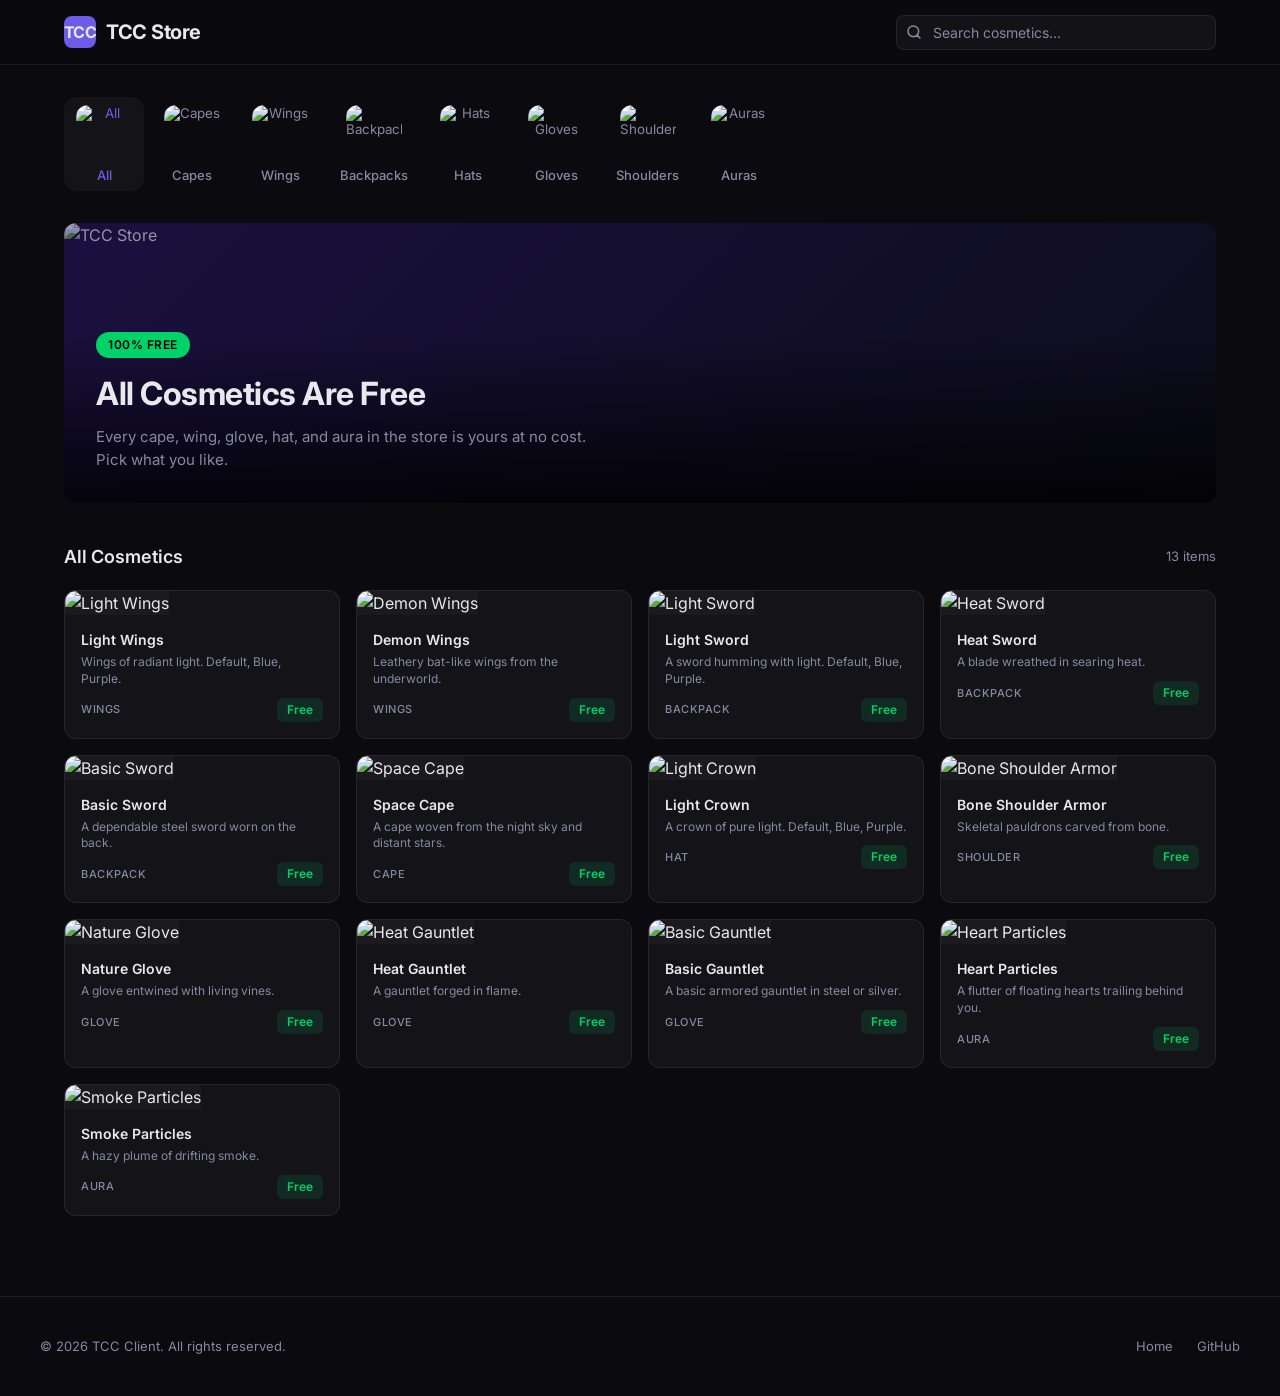
==== backend/pages/store.html @ e459fa22 "fix: remove public/index.html, serve pages from API functions Vercel serves public/index.html before" ====
<!DOCTYPE html>
<html lang="en">
<head>
  <meta charset="utf-8">
  <meta name="viewport" content="width=device-width, initial-scale=1">
  <title>TCC Store — Free Cosmetics</title>
  <link rel="icon" type="image/png" sizes="32x32" href="images/favicon-32x32.png">
  <link rel="preconnect" href="https://fonts.googleapis.com">
  <link rel="preconnect" href="https://fonts.gstatic.com" crossorigin>
  <link href="https://fonts.googleapis.com/css2?family=Inter:wght@400;500;600;700&display=swap" rel="stylesheet">
  <style>
    *, *::before, *::after { box-sizing: border-box; margin: 0; padding: 0; }

    :root {
      --bg: #0a0a0f;
      --surface: rgba(255,255,255,0.04);
      --surface-hover: rgba(255,255,255,0.08);
      --border: rgba(255,255,255,0.08);
      --text: #e8e8ed;
      --text-muted: #8888a0;
      --accent: #6c5ce7;
      --accent-glow: rgba(108,92,231,0.25);
      --green: #00d26a;
      --green-bg: rgba(0,210,106,0.12);
      --radius: 12px;
      --max-w: 1200px;
    }

    body {
      font-family: 'Inter', -apple-system, BlinkMacSystemFont, sans-serif;
      background: var(--bg);
      color: var(--text);
      line-height: 1.5;
      -webkit-font-smoothing: antialiased;
      min-height: 100vh;
    }

    a { color: inherit; text-decoration: none; }

    /* ── Header ── */
    .header {
      position: sticky;
      top: 0;
      z-index: 100;
      background: rgba(10,10,15,0.85);
      backdrop-filter: blur(20px);
      border-bottom: 1px solid var(--border);
    }
    .header-inner {
      max-width: var(--max-w);
      margin: 0 auto;
      padding: 0 24px;
      height: 64px;
      display: flex;
      align-items: center;
      justify-content: space-between;
    }
    .logo {
      font-size: 20px;
      font-weight: 700;
      letter-spacing: -0.5px;
      display: flex;
      align-items: center;
      gap: 10px;
    }
    .logo-icon {
      width: 32px;
      height: 32px;
      background: var(--accent);
      border-radius: 8px;
      display: flex;
      align-items: center;
      justify-content: center;
      font-size: 16px;
    }
    .search-bar {
      position: relative;
      width: 320px;
    }
    .search-bar input {
      width: 100%;
      padding: 8px 12px 8px 36px;
      background: var(--surface);
      border: 1px solid var(--border);
      border-radius: 8px;
      color: var(--text);
      font-size: 14px;
      font-family: inherit;
      outline: none;
      transition: border-color 0.2s;
    }
    .search-bar input:focus { border-color: var(--accent); }
    .search-bar input::placeholder { color: var(--text-muted); }
    .search-bar svg {
      position: absolute;
      left: 10px;
      top: 50%;
      transform: translateY(-50%);
      color: var(--text-muted);
    }

    /* ── Category Nav ── */
    .categories {
      max-width: var(--max-w);
      margin: 0 auto;
      padding: 32px 24px 0;
      display: flex;
      gap: 8px;
      overflow-x: auto;
      scrollbar-width: none;
    }
    .categories::-webkit-scrollbar { display: none; }
    .cat-btn {
      display: flex;
      flex-direction: column;
      align-items: center;
      gap: 6px;
      padding: 8px 12px;
      border-radius: 12px;
      cursor: pointer;
      transition: background 0.2s;
      flex-shrink: 0;
      background: none;
      border: none;
      color: var(--text-muted);
      font-family: inherit;
    }
    .cat-btn:hover, .cat-btn.active {
      background: var(--surface);
      color: var(--text);
    }
    .cat-btn.active { color: var(--accent); }
    .cat-btn img {
      width: 56px;
      height: 56px;
      border-radius: 12px;
      object-fit: cover;
    }
    .cat-btn span {
      font-size: 13px;
      font-weight: 500;
    }

    /* ── Hero Banner ── */
    .hero {
      max-width: var(--max-w);
      margin: 32px auto 0;
      padding: 0 24px;
    }
    .hero-card {
      position: relative;
      border-radius: var(--radius);
      overflow: hidden;
      height: 280px;
      display: flex;
      align-items: flex-end;
      background: linear-gradient(135deg, #1a1040 0%, #0d0d1a 100%);
    }
    .hero-card img {
      position: absolute;
      inset: 0;
      width: 100%;
      height: 100%;
      object-fit: cover;
      opacity: 0.6;
    }
    .hero-card::after {
      content: '';
      position: absolute;
      inset: 0;
      background: linear-gradient(to top, rgba(0,0,0,0.8) 0%, transparent 60%);
    }
    .hero-content {
      position: relative;
      z-index: 1;
      padding: 32px;
      width: 100%;
    }
    .hero-badge {
      display: inline-block;
      padding: 4px 12px;
      background: var(--green);
      color: #000;
      border-radius: 20px;
      font-size: 12px;
      font-weight: 600;
      text-transform: uppercase;
      letter-spacing: 0.5px;
      margin-bottom: 12px;
    }
    .hero-content h1 {
      font-size: 32px;
      font-weight: 700;
      letter-spacing: -0.5px;
      margin-bottom: 8px;
    }
    .hero-content p {
      color: var(--text-muted);
      font-size: 15px;
      max-width: 500px;
    }

    /* ── Section ── */
    .section {
      max-width: var(--max-w);
      margin: 0 auto;
      padding: 40px 24px 0;
    }
    .section-header {
      display: flex;
      justify-content: space-between;
      align-items: center;
      margin-bottom: 20px;
    }
    .section-header h2 {
      font-size: 18px;
      font-weight: 600;
    }
    .section-header .count {
      color: var(--text-muted);
      font-size: 13px;
    }

    /* ── Grid ── */
    .grid {
      display: grid;
      grid-template-columns: repeat(auto-fill, minmax(220px, 1fr));
      gap: 16px;
    }

    /* ── Item Card ── */
    .item {
      background: var(--surface);
      border: 1px solid var(--border);
      border-radius: var(--radius);
      overflow: hidden;
      transition: transform 0.2s, border-color 0.2s;
      cursor: pointer;
    }
    .item:hover {
      transform: translateY(-2px);
      border-color: rgba(255,255,255,0.15);
    }
    .item-img {
      width: 100%;
      aspect-ratio: 1;
      object-fit: cover;
      background: rgba(255,255,255,0.03);
    }
    .item-body {
      padding: 14px 16px 16px;
    }
    .item-name {
      font-size: 14px;
      font-weight: 600;
      margin-bottom: 4px;
    }
    .item-desc {
      font-size: 12px;
      color: var(--text-muted);
      margin-bottom: 10px;
      line-height: 1.4;
      display: -webkit-box;
      -webkit-line-clamp: 2;
      -webkit-box-orient: vertical;
      overflow: hidden;
    }
    .item-meta {
      display: flex;
      align-items: center;
      justify-content: space-between;
    }
    .item-type {
      font-size: 11px;
      color: var(--text-muted);
      text-transform: uppercase;
      letter-spacing: 0.5px;
      font-weight: 500;
    }
    .item-price {
      padding: 3px 10px;
      border-radius: 6px;
      font-size: 12px;
      font-weight: 600;
    }
    .price-free {
      background: var(--green-bg);
      color: var(--green);
    }

    /* ── Modal ── */
    .modal-overlay {
      display: none;
      position: fixed;
      inset: 0;
      z-index: 200;
      background: rgba(0,0,0,0.7);
      backdrop-filter: blur(8px);
      justify-content: center;
      align-items: center;
      padding: 24px;
    }
    .modal-overlay.open { display: flex; }
    .modal {
      background: #141420;
      border: 1px solid var(--border);
      border-radius: 16px;
      max-width: 480px;
      width: 100%;
      overflow: hidden;
    }
    .modal-img {
      width: 100%;
      aspect-ratio: 16/10;
      object-fit: cover;
    }
    .modal-body {
      padding: 24px;
    }
    .modal-body h2 {
      font-size: 22px;
      font-weight: 700;
      margin-bottom: 6px;
    }
    .modal-body p {
      color: var(--text-muted);
      font-size: 14px;
      margin-bottom: 20px;
    }
    .modal-variants {
      display: flex;
      gap: 8px;
      margin-bottom: 20px;
      flex-wrap: wrap;
    }
    .variant-btn {
      padding: 6px 14px;
      border-radius: 8px;
      border: 1px solid var(--border);
      background: var(--surface);
      color: var(--text);
      font-size: 13px;
      font-family: inherit;
      cursor: pointer;
      transition: border-color 0.2s;
    }
    .variant-btn:hover, .variant-btn.active {
      border-color: var(--accent);
      background: var(--accent-glow);
    }
    .claim-btn {
      width: 100%;
      padding: 12px;
      border: none;
      border-radius: 10px;
      background: var(--green);
      color: #000;
      font-size: 15px;
      font-weight: 600;
      font-family: inherit;
      cursor: pointer;
      transition: opacity 0.2s;
    }
    .claim-btn:hover { opacity: 0.9; }
    .modal-close {
      position: absolute;
      top: 16px;
      right: 16px;
      width: 36px;
      height: 36px;
      border-radius: 50%;
      border: none;
      background: rgba(0,0,0,0.5);
      color: white;
      font-size: 18px;
      cursor: pointer;
      display: flex;
      align-items: center;
      justify-content: center;
    }
    .claimed-check {
      display: none;
      padding: 12px;
      border-radius: 10px;
      background: var(--green-bg);
      color: var(--green);
      font-size: 14px;
      font-weight: 600;
      text-align: center;
    }
    .claimed-check.show { display: block; }

    /* ── Footer ── */
    .footer {
      margin-top: 80px;
      padding: 40px 24px;
      border-top: 1px solid var(--border);
    }
    .footer-inner {
      max-width: var(--max-w);
      margin: 0 auto;
      display: flex;
      justify-content: space-between;
      align-items: center;
      flex-wrap: wrap;
      gap: 16px;
    }
    .footer-links {
      display: flex;
      gap: 24px;
    }
    .footer-links a {
      font-size: 13px;
      color: var(--text-muted);
      transition: color 0.2s;
    }
    .footer-links a:hover { color: var(--text); }
    .footer-copy {
      font-size: 13px;
      color: var(--text-muted);
    }

    /* ── Responsive ── */
    @media (max-width: 768px) {
      .search-bar { display: none; }
      .hero-card { height: 200px; }
      .hero-content h1 { font-size: 24px; }
      .grid { grid-template-columns: repeat(auto-fill, minmax(160px, 1fr)); gap: 12px; }
    }
  </style>
</head>
<body>

  <!-- Header -->
  <header class="header">
    <div class="header-inner">
      <a href="/" class="logo">
        <div class="logo-icon">TCC</div>
        <span>TCC Store</span>
      </a>
      <div class="search-bar">
        <svg width="16" height="16" viewBox="0 0 16 16" fill="none"><path d="M14 14L11.1 11.1M12.6667 7.33333C12.6667 10.2789 10.2789 12.6667 7.33333 12.6667C4.38781 12.6667 2 10.2789 2 7.33333C2 4.38781 4.38781 2 7.33333 2C10.2789 2 12.6667 4.38781 12.6667 7.33333Z" stroke="currentColor" stroke-width="1.5" stroke-linecap="round"/></svg>
        <input type="text" id="searchInput" placeholder="Search cosmetics..." autocomplete="off">
      </div>
    </div>
  </header>

  <!-- Categories -->
  <nav class="categories" id="categories">
    <button class="cat-btn active" data-cat="all">
      <img src="images/capes.png" alt="All">
      <span>All</span>
    </button>
    <button class="cat-btn" data-cat="cape">
      <img src="images/capes.png" alt="Capes">
      <span>Capes</span>
    </button>
    <button class="cat-btn" data-cat="wings">
      <img src="images/wings.png" alt="Wings">
      <span>Wings</span>
    </button>
    <button class="cat-btn" data-cat="backpack">
      <img src="images/backpacks.png" alt="Backpacks">
      <span>Backpacks</span>
    </button>
    <button class="cat-btn" data-cat="hat">
      <img src="images/hats.png" alt="Hats">
      <span>Hats</span>
    </button>
    <button class="cat-btn" data-cat="glove">
      <img src="images/gloves.png" alt="Gloves">
      <span>Gloves</span>
    </button>
    <button class="cat-btn" data-cat="shoulder">
      <img src="images/shoulders.png" alt="Shoulders">
      <span>Shoulders</span>
    </button>
    <button class="cat-btn" data-cat="aura">
      <img src="images/auras.png" alt="Auras">
      <span>Auras</span>
    </button>
  </nav>

  <!-- Hero -->
  <section class="hero">
    <div class="hero-card">
      <img src="images/177.jpg" alt="TCC Store">
      <div class="hero-content">
        <span class="hero-badge">100% Free</span>
        <h1>All Cosmetics Are Free</h1>
        <p>Every cape, wing, glove, hat, and aura in the store is yours at no cost. Pick what you like.</p>
      </div>
    </div>
  </section>

  <!-- Items Grid -->
  <section class="section">
    <div class="section-header">
      <h2>All Cosmetics</h2>
      <span class="count" id="itemCount"></span>
    </div>
    <div class="grid" id="itemGrid"></div>
  </section>

  <!-- Modal -->
  <div class="modal-overlay" id="modalOverlay">
    <div class="modal" id="modal">
      <img class="modal-img" id="modalImg" src="" alt="">
      <div class="modal-body">
        <h2 id="modalName"></h2>
        <p id="modalDesc"></p>
        <div class="modal-variants" id="modalVariants"></div>
        <button class="claim-btn" id="claimBtn">Claim for Free</button>
        <div class="claimed-check" id="claimedCheck">✓ Claimed — check your launcher</div>
      </div>
    </div>
  </div>

  <!-- Footer -->
  <footer class="footer">
    <div class="footer-inner">
      <div class="footer-copy">© 2026 TCC Client. All rights reserved.</div>
      <div class="footer-links">
        <a href="https://theazizi.space">Home</a>
        <a href="https://github.com/pnbx/TCC-Launcher">GitHub</a>
      </div>
    </div>
  </footer>

  <script>
    const ITEMS = [
      { id: 1, name: "Light Wings", desc: "Wings of radiant light. Default, Blue, Purple.", type: "wings", img: "images/183.png", tags: ["angelic","gold","blue","purple"], variants: ["Default","Blue","Purple"] },
      { id: 2, name: "Demon Wings", desc: "Leathery bat-like wings from the underworld.", type: "wings", img: "images/180.png", tags: ["evil","red"], variants: [] },
      { id: 3, name: "Light Sword", desc: "A sword humming with light. Default, Blue, Purple.", type: "backpack", img: "images/169.png", tags: ["angelic","blue","gold","purple"], variants: ["Default","Blue","Purple"] },
      { id: 4, name: "Heat Sword", desc: "A blade wreathed in searing heat.", type: "backpack", img: "images/167.png", tags: ["fire","orange"], variants: ["Default"] },
      { id: 5, name: "Basic Sword", desc: "A dependable steel sword worn on the back.", type: "backpack", img: "images/165.png", tags: ["basic","gray"], variants: ["Default"] },
      { id: 6, name: "Space Cape", desc: "A cape woven from the night sky and distant stars.", type: "cape", img: "images/103.png", tags: ["cosmic","black"], variants: [] },
      { id: 7, name: "Light Crown", desc: "A crown of pure light. Default, Blue, Purple.", type: "hat", img: "images/139.png", tags: ["angelic","gold","blue","purple"], variants: ["Default","Blue","Purple"] },
      { id: 8, name: "Bone Shoulder Armor", desc: "Skeletal pauldrons carved from bone.", type: "shoulder", img: "images/161.png", tags: ["bone","white","gray"], variants: ["Left","Right","Left Alt","Right Alt"] },
      { id: 9, name: "Nature Glove", desc: "A glove entwined with living vines.", type: "glove", img: "images/157.png", tags: ["nature","green"], variants: ["Left","Right","Left Alt","Right Alt"] },
      { id: 10, name: "Heat Gauntlet", desc: "A gauntlet forged in flame.", type: "glove", img: "images/153.png", tags: ["fire","orange"], variants: ["Left","Right","Left Alt","Right Alt"] },
      { id: 11, name: "Basic Gauntlet", desc: "A basic armored gauntlet in steel or silver.", type: "glove", img: "images/145.png", tags: ["basic","gray","silver","gold"], variants: ["Gold Left","Gold Right","Silver Left","Silver Right","Alt Gold L","Alt Gold R","Alt Silver L","Alt Silver R"] },
      { id: 12, name: "Heart Particles", desc: "A flutter of floating hearts trailing behind you.", type: "aura", img: "images/100.png", tags: ["particles","pink"], variants: [] },
      { id: 13, name: "Smoke Particles", desc: "A hazy plume of drifting smoke.", type: "aura", img: "images/175.png", tags: ["particles","gray"], variants: [] },
    ];

    let activeCat = 'all';
    let searchQuery = '';
    let claimed = JSON.parse(localStorage.getItem('tcc-claimed') || '{}');

    function render() {
      const grid = document.getElementById('itemGrid');
      const count = document.getElementById('itemCount');
      let filtered = ITEMS;

      if (activeCat !== 'all') {
        filtered = filtered.filter(i => i.type === activeCat);
      }
      if (searchQuery) {
        const q = searchQuery.toLowerCase();
        filtered = filtered.filter(i =>
          i.name.toLowerCase().includes(q) ||
          i.desc.toLowerCase().includes(q) ||
          i.tags.some(t => t.includes(q))
        );
      }

      count.textContent = `${filtered.length} item${filtered.length !== 1 ? 's' : ''}`;

      grid.innerHTML = filtered.map(item => `
        <div class="item" onclick="openModal(${item.id})">
          <img class="item-img" src="${item.img}" alt="${item.name}" loading="lazy">
          <div class="item-body">
            <div class="item-name">${item.name}</div>
            <div class="item-desc">${item.desc}</div>
            <div class="item-meta">
              <span class="item-type">${item.type}</span>
              <span class="item-price price-free">Free</span>
            </div>
          </div>
        </div>
      `).join('');
    }

    function openModal(id) {
      const item = ITEMS.find(i => i.id === id);
      if (!item) return;

      document.getElementById('modalImg').src = item.img;
      document.getElementById('modalName').textContent = item.name;
      document.getElementById('modalDesc').textContent = item.desc;

      const variantsEl = document.getElementById('modalVariants');
      if (item.variants.length > 0) {
        variantsEl.innerHTML = item.variants.map((v, i) =>
          `<button class="variant-btn ${i === 0 ? 'active' : ''}" onclick="selectVariant(this)">${v}</button>`
        ).join('');
        variantsEl.style.display = 'flex';
      } else {
        variantsEl.style.display = 'none';
      }

      const claimBtn = document.getElementById('claimBtn');
      const claimedCheck = document.getElementById('claimedCheck');

      if (claimed[id]) {
        claimBtn.style.display = 'none';
        claimedCheck.classList.add('show');
      } else {
        claimBtn.style.display = 'block';
        claimedCheck.classList.remove('show');
        claimBtn.onclick = () => {
          claimed[id] = true;
          localStorage.setItem('tcc-claimed', JSON.stringify(claimed));
          claimBtn.style.display = 'none';
          claimedCheck.classList.add('show');
        };
      }

      document.getElementById('modalOverlay').classList.add('open');
    }

    function closeModal() {
      document.getElementById('modalOverlay').classList.remove('open');
    }

    function selectVariant(btn) {
      btn.parentElement.querySelectorAll('.variant-btn').forEach(b => b.classList.remove('active'));
      btn.classList.add('active');
    }

    document.getElementById('modalOverlay').addEventListener('click', (e) => {
      if (e.target === e.currentTarget) closeModal();
    });

    document.addEventListener('keydown', (e) => {
      if (e.key === 'Escape') closeModal();
    });

    // Category buttons
    document.querySelectorAll('.cat-btn').forEach(btn => {
      btn.addEventListener('click', () => {
        document.querySelectorAll('.cat-btn').forEach(b => b.classList.remove('active'));
        btn.classList.add('active');
        activeCat = btn.dataset.cat;
        render();
      });
    });

    // Search
    document.getElementById('searchInput').addEventListener('input', (e) => {
      searchQuery = e.target.value;
      render();
    });

    render();
  </script>
</body>
</html>
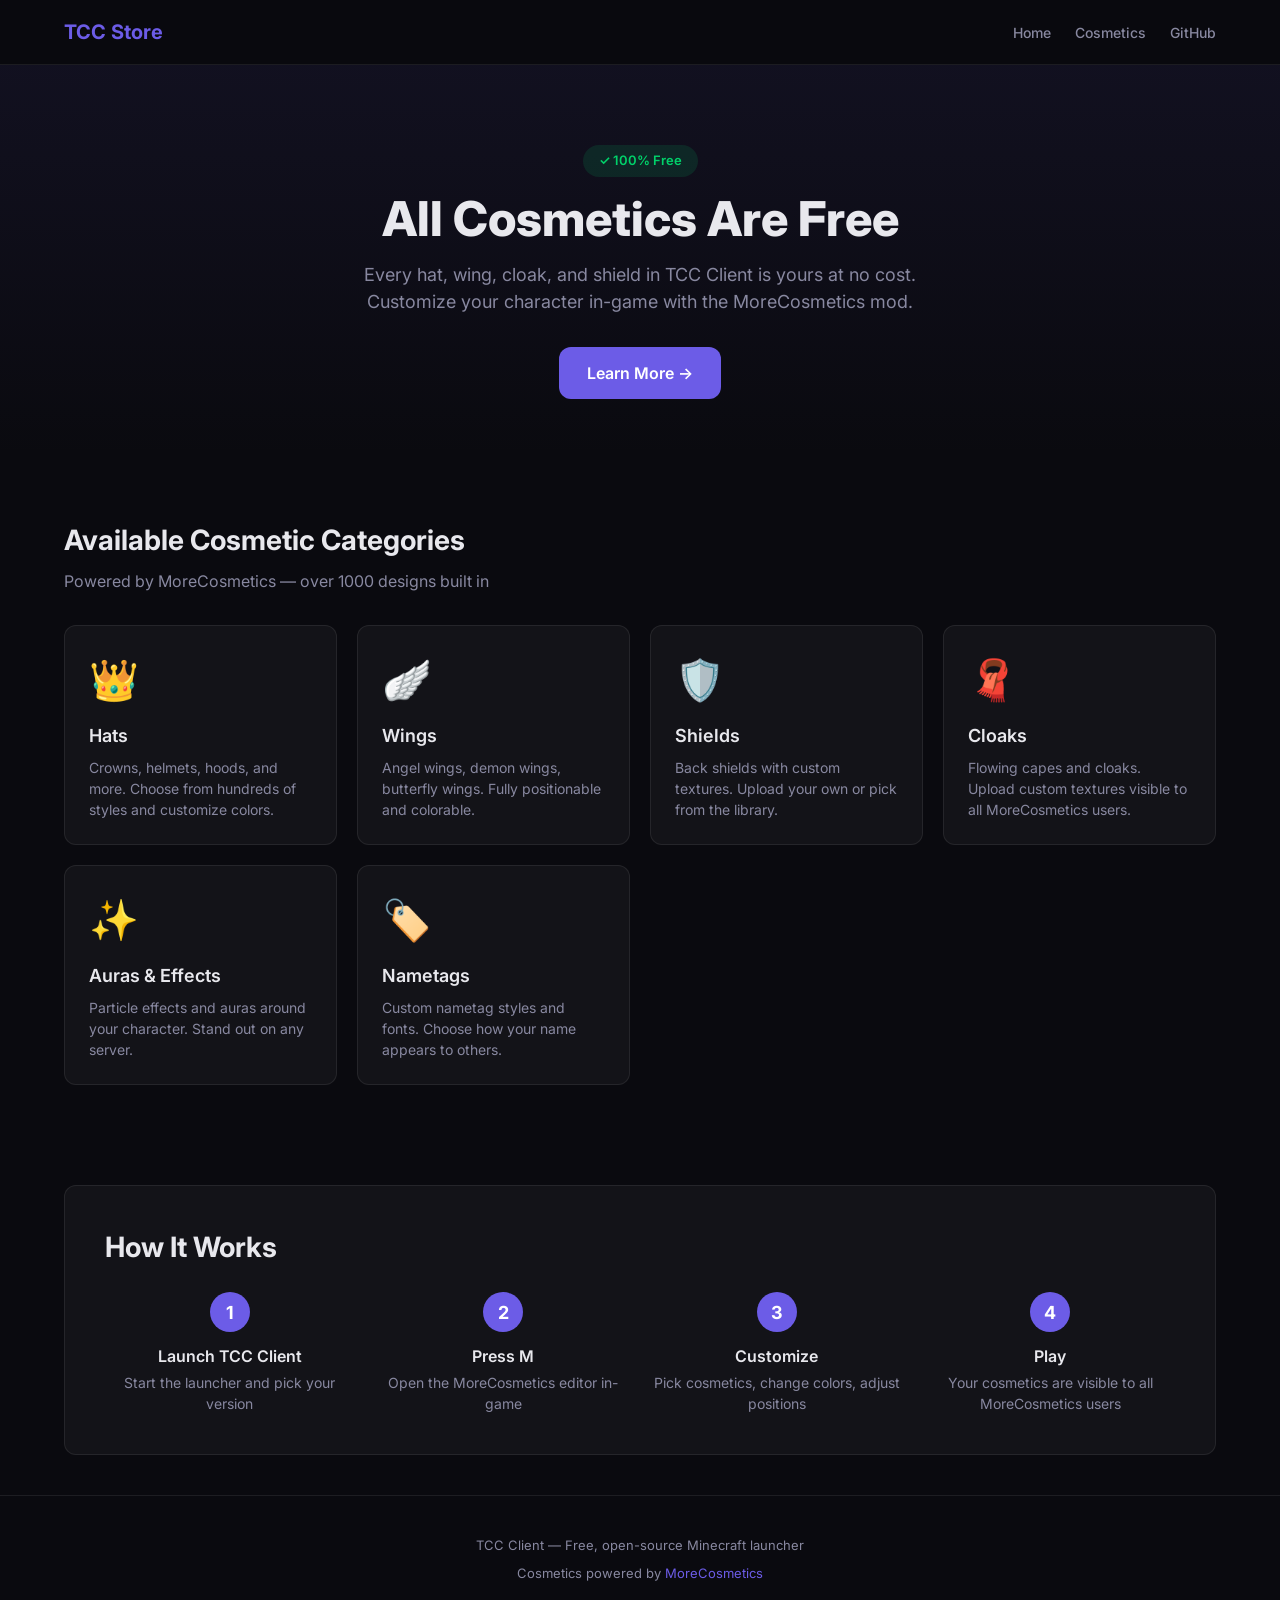
==== commit ea5bfba8: "feat: update store page to showcase MoreCosmetics categories Replace Polyfrost cosmetics catalog wit" ====
--- a/backend/pages/store.html
+++ b/backend/pages/store.html
@@ -10,7 +10,6 @@
   <link href="https://fonts.googleapis.com/css2?family=Inter:wght@400;500;600;700&display=swap" rel="stylesheet">
   <style>
     *, *::before, *::after { box-sizing: border-box; margin: 0; padding: 0; }
-
     :root {
       --bg: #0a0a0f;
       --surface: rgba(255,255,255,0.04);
@@ -25,7 +24,6 @@
       --radius: 12px;
       --max-w: 1200px;
     }
-
     body {
       font-family: 'Inter', -apple-system, BlinkMacSystemFont, sans-serif;
       background: var(--bg);
@@ -34,626 +32,172 @@
       -webkit-font-smoothing: antialiased;
       min-height: 100vh;
     }
-
     a { color: inherit; text-decoration: none; }
-
-    /* ── Header ── */
     .header {
-      position: sticky;
-      top: 0;
-      z-index: 100;
+      position: sticky; top: 0; z-index: 100;
       background: rgba(10,10,15,0.85);
       backdrop-filter: blur(20px);
       border-bottom: 1px solid var(--border);
     }
     .header-inner {
-      max-width: var(--max-w);
-      margin: 0 auto;
-      padding: 0 24px;
-      height: 64px;
-      display: flex;
-      align-items: center;
-      justify-content: space-between;
-    }
-    .logo {
-      font-size: 20px;
-      font-weight: 700;
-      letter-spacing: -0.5px;
-      display: flex;
-      align-items: center;
-      gap: 10px;
-    }
-    .logo-icon {
-      width: 32px;
-      height: 32px;
-      background: var(--accent);
-      border-radius: 8px;
-      display: flex;
-      align-items: center;
-      justify-content: center;
-      font-size: 16px;
-    }
-    .search-bar {
-      position: relative;
-      width: 320px;
-    }
-    .search-bar input {
-      width: 100%;
-      padding: 8px 12px 8px 36px;
-      background: var(--surface);
-      border: 1px solid var(--border);
-      border-radius: 8px;
-      color: var(--text);
-      font-size: 14px;
-      font-family: inherit;
-      outline: none;
-      transition: border-color 0.2s;
-    }
-    .search-bar input:focus { border-color: var(--accent); }
-    .search-bar input::placeholder { color: var(--text-muted); }
-    .search-bar svg {
-      position: absolute;
-      left: 10px;
-      top: 50%;
-      transform: translateY(-50%);
-      color: var(--text-muted);
-    }
-
-    /* ── Category Nav ── */
+      max-width: var(--max-w); margin: 0 auto;
+      padding: 0 24px; height: 64px;
+      display: flex; align-items: center; justify-content: space-between;
+    }
+    .logo { font-size: 20px; font-weight: 700; color: var(--accent); }
+    .nav-links { display: flex; gap: 24px; }
+    .nav-links a { color: var(--text-muted); font-size: 14px; font-weight: 500; transition: color .2s; }
+    .nav-links a:hover { color: var(--text); }
+    .hero {
+      text-align: center; padding: 80px 24px 60px;
+      background: linear-gradient(180deg, rgba(108,92,231,0.08) 0%, transparent 100%);
+    }
+    .hero-badge {
+      display: inline-block; padding: 6px 16px; border-radius: 20px;
+      background: var(--green-bg); color: var(--green);
+      font-size: 13px; font-weight: 600; margin-bottom: 16px;
+    }
+    .hero h1 { font-size: 48px; font-weight: 800; margin-bottom: 16px; line-height: 1.1; }
+    .hero p { font-size: 18px; color: var(--text-muted); max-width: 600px; margin: 0 auto 32px; }
+    .hero-cta {
+      display: inline-flex; align-items: center; gap: 8px;
+      padding: 14px 28px; border-radius: var(--radius);
+      background: var(--accent); color: white;
+      font-size: 16px; font-weight: 600; transition: all .2s;
+    }
+    .hero-cta:hover { transform: translateY(-2px); box-shadow: 0 8px 24px var(--accent-glow); }
+    .container { max-width: var(--max-w); margin: 0 auto; padding: 0 24px; }
+    .section { padding: 60px 0; }
+    .section-title { font-size: 28px; font-weight: 700; margin-bottom: 8px; }
+    .section-sub { color: var(--text-muted); margin-bottom: 32px; }
     .categories {
-      max-width: var(--max-w);
-      margin: 0 auto;
-      padding: 32px 24px 0;
-      display: flex;
-      gap: 8px;
-      overflow-x: auto;
-      scrollbar-width: none;
-    }
-    .categories::-webkit-scrollbar { display: none; }
-    .cat-btn {
-      display: flex;
-      flex-direction: column;
-      align-items: center;
-      gap: 6px;
-      padding: 8px 12px;
-      border-radius: 12px;
-      cursor: pointer;
-      transition: background 0.2s;
-      flex-shrink: 0;
-      background: none;
-      border: none;
-      color: var(--text-muted);
-      font-family: inherit;
-    }
-    .cat-btn:hover, .cat-btn.active {
-      background: var(--surface);
-      color: var(--text);
-    }
-    .cat-btn.active { color: var(--accent); }
-    .cat-btn img {
-      width: 56px;
-      height: 56px;
-      border-radius: 12px;
-      object-fit: cover;
-    }
-    .cat-btn span {
-      font-size: 13px;
-      font-weight: 500;
-    }
-
-    /* ── Hero Banner ── */
-    .hero {
-      max-width: var(--max-w);
-      margin: 32px auto 0;
-      padding: 0 24px;
-    }
-    .hero-card {
-      position: relative;
-      border-radius: var(--radius);
-      overflow: hidden;
-      height: 280px;
-      display: flex;
-      align-items: flex-end;
-      background: linear-gradient(135deg, #1a1040 0%, #0d0d1a 100%);
-    }
-    .hero-card img {
-      position: absolute;
-      inset: 0;
-      width: 100%;
-      height: 100%;
-      object-fit: cover;
-      opacity: 0.6;
-    }
-    .hero-card::after {
-      content: '';
-      position: absolute;
-      inset: 0;
-      background: linear-gradient(to top, rgba(0,0,0,0.8) 0%, transparent 60%);
-    }
-    .hero-content {
-      position: relative;
-      z-index: 1;
-      padding: 32px;
-      width: 100%;
-    }
-    .hero-badge {
-      display: inline-block;
-      padding: 4px 12px;
-      background: var(--green);
-      color: #000;
-      border-radius: 20px;
-      font-size: 12px;
-      font-weight: 600;
-      text-transform: uppercase;
-      letter-spacing: 0.5px;
-      margin-bottom: 12px;
-    }
-    .hero-content h1 {
-      font-size: 32px;
-      font-weight: 700;
-      letter-spacing: -0.5px;
-      margin-bottom: 8px;
-    }
-    .hero-content p {
-      color: var(--text-muted);
-      font-size: 15px;
-      max-width: 500px;
-    }
-
-    /* ── Section ── */
-    .section {
-      max-width: var(--max-w);
-      margin: 0 auto;
-      padding: 40px 24px 0;
-    }
-    .section-header {
-      display: flex;
-      justify-content: space-between;
-      align-items: center;
-      margin-bottom: 20px;
-    }
-    .section-header h2 {
-      font-size: 18px;
-      font-weight: 600;
-    }
-    .section-header .count {
-      color: var(--text-muted);
-      font-size: 13px;
-    }
-
-    /* ── Grid ── */
-    .grid {
-      display: grid;
-      grid-template-columns: repeat(auto-fill, minmax(220px, 1fr));
-      gap: 16px;
-    }
-
-    /* ── Item Card ── */
-    .item {
-      background: var(--surface);
-      border: 1px solid var(--border);
-      border-radius: var(--radius);
-      overflow: hidden;
-      transition: transform 0.2s, border-color 0.2s;
-      cursor: pointer;
-    }
-    .item:hover {
-      transform: translateY(-2px);
-      border-color: rgba(255,255,255,0.15);
-    }
-    .item-img {
-      width: 100%;
-      aspect-ratio: 1;
-      object-fit: cover;
-      background: rgba(255,255,255,0.03);
-    }
-    .item-body {
-      padding: 14px 16px 16px;
-    }
-    .item-name {
-      font-size: 14px;
-      font-weight: 600;
-      margin-bottom: 4px;
-    }
-    .item-desc {
-      font-size: 12px;
-      color: var(--text-muted);
-      margin-bottom: 10px;
-      line-height: 1.4;
-      display: -webkit-box;
-      -webkit-line-clamp: 2;
-      -webkit-box-orient: vertical;
-      overflow: hidden;
-    }
-    .item-meta {
-      display: flex;
-      align-items: center;
-      justify-content: space-between;
-    }
-    .item-type {
-      font-size: 11px;
-      color: var(--text-muted);
-      text-transform: uppercase;
-      letter-spacing: 0.5px;
-      font-weight: 500;
-    }
-    .item-price {
-      padding: 3px 10px;
-      border-radius: 6px;
-      font-size: 12px;
-      font-weight: 600;
-    }
-    .price-free {
-      background: var(--green-bg);
-      color: var(--green);
-    }
-
-    /* ── Modal ── */
-    .modal-overlay {
-      display: none;
-      position: fixed;
-      inset: 0;
-      z-index: 200;
-      background: rgba(0,0,0,0.7);
-      backdrop-filter: blur(8px);
-      justify-content: center;
-      align-items: center;
-      padding: 24px;
-    }
-    .modal-overlay.open { display: flex; }
-    .modal {
-      background: #141420;
-      border: 1px solid var(--border);
-      border-radius: 16px;
-      max-width: 480px;
-      width: 100%;
-      overflow: hidden;
-    }
-    .modal-img {
-      width: 100%;
-      aspect-ratio: 16/10;
-      object-fit: cover;
-    }
-    .modal-body {
-      padding: 24px;
-    }
-    .modal-body h2 {
-      font-size: 22px;
-      font-weight: 700;
-      margin-bottom: 6px;
-    }
-    .modal-body p {
-      color: var(--text-muted);
-      font-size: 14px;
-      margin-bottom: 20px;
-    }
-    .modal-variants {
-      display: flex;
-      gap: 8px;
-      margin-bottom: 20px;
-      flex-wrap: wrap;
-    }
-    .variant-btn {
-      padding: 6px 14px;
-      border-radius: 8px;
-      border: 1px solid var(--border);
-      background: var(--surface);
-      color: var(--text);
-      font-size: 13px;
-      font-family: inherit;
-      cursor: pointer;
-      transition: border-color 0.2s;
-    }
-    .variant-btn:hover, .variant-btn.active {
+      display: grid; grid-template-columns: repeat(auto-fit, minmax(260px, 1fr));
+      gap: 20px;
+    }
+    .category-card {
+      background: var(--surface); border: 1px solid var(--border);
+      border-radius: var(--radius); padding: 24px;
+      transition: all .2s; cursor: default;
+    }
+    .category-card:hover {
+      background: var(--surface-hover);
       border-color: var(--accent);
-      background: var(--accent-glow);
-    }
-    .claim-btn {
-      width: 100%;
-      padding: 12px;
-      border: none;
-      border-radius: 10px;
-      background: var(--green);
-      color: #000;
-      font-size: 15px;
-      font-weight: 600;
-      font-family: inherit;
-      cursor: pointer;
-      transition: opacity 0.2s;
-    }
-    .claim-btn:hover { opacity: 0.9; }
-    .modal-close {
-      position: absolute;
-      top: 16px;
-      right: 16px;
-      width: 36px;
-      height: 36px;
-      border-radius: 50%;
-      border: none;
-      background: rgba(0,0,0,0.5);
-      color: white;
-      font-size: 18px;
-      cursor: pointer;
-      display: flex;
-      align-items: center;
-      justify-content: center;
-    }
-    .claimed-check {
-      display: none;
-      padding: 12px;
-      border-radius: 10px;
-      background: var(--green-bg);
-      color: var(--green);
-      font-size: 14px;
-      font-weight: 600;
-      text-align: center;
-    }
-    .claimed-check.show { display: block; }
-
-    /* ── Footer ── */
+      transform: translateY(-4px);
+    }
+    .category-icon { font-size: 40px; margin-bottom: 12px; }
+    .category-name { font-size: 18px; font-weight: 600; margin-bottom: 8px; }
+    .category-desc { color: var(--text-muted); font-size: 14px; }
+    .how-it-works {
+      background: var(--surface); border: 1px solid var(--border);
+      border-radius: var(--radius); padding: 40px;
+      margin: 40px 0;
+    }
+    .steps { display: grid; grid-template-columns: repeat(auto-fit, minmax(200px, 1fr)); gap: 24px; margin-top: 24px; }
+    .step { text-align: center; }
+    .step-num {
+      width: 40px; height: 40px; border-radius: 50%;
+      background: var(--accent); color: white;
+      display: inline-flex; align-items: center; justify-content: center;
+      font-size: 18px; font-weight: 700; margin-bottom: 12px;
+    }
+    .step-title { font-size: 16px; font-weight: 600; margin-bottom: 4px; }
+    .step-desc { color: var(--text-muted); font-size: 14px; }
     .footer {
-      margin-top: 80px;
-      padding: 40px 24px;
+      text-align: center; padding: 40px 24px;
       border-top: 1px solid var(--border);
-    }
-    .footer-inner {
-      max-width: var(--max-w);
-      margin: 0 auto;
-      display: flex;
-      justify-content: space-between;
-      align-items: center;
-      flex-wrap: wrap;
-      gap: 16px;
-    }
-    .footer-links {
-      display: flex;
-      gap: 24px;
-    }
-    .footer-links a {
-      font-size: 13px;
-      color: var(--text-muted);
-      transition: color 0.2s;
-    }
-    .footer-links a:hover { color: var(--text); }
-    .footer-copy {
-      font-size: 13px;
-      color: var(--text-muted);
-    }
-
-    /* ── Responsive ── */
-    @media (max-width: 768px) {
-      .search-bar { display: none; }
-      .hero-card { height: 200px; }
-      .hero-content h1 { font-size: 24px; }
-      .grid { grid-template-columns: repeat(auto-fill, minmax(160px, 1fr)); gap: 12px; }
+      color: var(--text-muted); font-size: 13px;
     }
   </style>
 </head>
 <body>
-
-  <!-- Header -->
   <header class="header">
     <div class="header-inner">
-      <a href="/" class="logo">
-        <div class="logo-icon">TCC</div>
-        <span>TCC Store</span>
-      </a>
-      <div class="search-bar">
-        <svg width="16" height="16" viewBox="0 0 16 16" fill="none"><path d="M14 14L11.1 11.1M12.6667 7.33333C12.6667 10.2789 10.2789 12.6667 7.33333 12.6667C4.38781 12.6667 2 10.2789 2 7.33333C2 4.38781 4.38781 2 7.33333 2C10.2789 2 12.6667 4.38781 12.6667 7.33333Z" stroke="currentColor" stroke-width="1.5" stroke-linecap="round"/></svg>
-        <input type="text" id="searchInput" placeholder="Search cosmetics..." autocomplete="off">
-      </div>
+      <div class="logo">TCC Store</div>
+      <nav class="nav-links">
+        <a href="/">Home</a>
+        <a href="/store">Cosmetics</a>
+        <a href="https://github.com/pnbx/TCC-Launcher">GitHub</a>
+      </nav>
     </div>
   </header>
 
-  <!-- Categories -->
-  <nav class="categories" id="categories">
-    <button class="cat-btn active" data-cat="all">
-      <img src="images/capes.png" alt="All">
-      <span>All</span>
-    </button>
-    <button class="cat-btn" data-cat="cape">
-      <img src="images/capes.png" alt="Capes">
-      <span>Capes</span>
-    </button>
-    <button class="cat-btn" data-cat="wings">
-      <img src="images/wings.png" alt="Wings">
-      <span>Wings</span>
-    </button>
-    <button class="cat-btn" data-cat="backpack">
-      <img src="images/backpacks.png" alt="Backpacks">
-      <span>Backpacks</span>
-    </button>
-    <button class="cat-btn" data-cat="hat">
-      <img src="images/hats.png" alt="Hats">
-      <span>Hats</span>
-    </button>
-    <button class="cat-btn" data-cat="glove">
-      <img src="images/gloves.png" alt="Gloves">
-      <span>Gloves</span>
-    </button>
-    <button class="cat-btn" data-cat="shoulder">
-      <img src="images/shoulders.png" alt="Shoulders">
-      <span>Shoulders</span>
-    </button>
-    <button class="cat-btn" data-cat="aura">
-      <img src="images/auras.png" alt="Auras">
-      <span>Auras</span>
-    </button>
-  </nav>
-
-  <!-- Hero -->
   <section class="hero">
-    <div class="hero-card">
-      <img src="images/177.jpg" alt="TCC Store">
-      <div class="hero-content">
-        <span class="hero-badge">100% Free</span>
-        <h1>All Cosmetics Are Free</h1>
-        <p>Every cape, wing, glove, hat, and aura in the store is yours at no cost. Pick what you like.</p>
+    <div class="hero-badge">✓ 100% Free</div>
+    <h1>All Cosmetics Are Free</h1>
+    <p>Every hat, wing, cloak, and shield in TCC Client is yours at no cost. Customize your character in-game with the MoreCosmetics mod.</p>
+    <a href="https://modrinth.com/mod/morecosmeticsmod" class="hero-cta">
+      Learn More →
+    </a>
+  </section>
+
+  <div class="container">
+    <section class="section">
+      <h2 class="section-title">Available Cosmetic Categories</h2>
+      <p class="section-sub">Powered by MoreCosmetics — over 1000 designs built in</p>
+      <div class="categories">
+        <div class="category-card">
+          <div class="category-icon">👑</div>
+          <div class="category-name">Hats</div>
+          <div class="category-desc">Crowns, helmets, hoods, and more. Choose from hundreds of styles and customize colors.</div>
+        </div>
+        <div class="category-card">
+          <div class="category-icon">🪽</div>
+          <div class="category-name">Wings</div>
+          <div class="category-desc">Angel wings, demon wings, butterfly wings. Fully positionable and colorable.</div>
+        </div>
+        <div class="category-card">
+          <div class="category-icon">🛡️</div>
+          <div class="category-name">Shields</div>
+          <div class="category-desc">Back shields with custom textures. Upload your own or pick from the library.</div>
+        </div>
+        <div class="category-card">
+          <div class="category-icon">🧣</div>
+          <div class="category-name">Cloaks</div>
+          <div class="category-desc">Flowing capes and cloaks. Upload custom textures visible to all MoreCosmetics users.</div>
+        </div>
+        <div class="category-card">
+          <div class="category-icon">✨</div>
+          <div class="category-name">Auras & Effects</div>
+          <div class="category-desc">Particle effects and auras around your character. Stand out on any server.</div>
+        </div>
+        <div class="category-card">
+          <div class="category-icon">🏷️</div>
+          <div class="category-name">Nametags</div>
+          <div class="category-desc">Custom nametag styles and fonts. Choose how your name appears to others.</div>
+        </div>
       </div>
-    </div>
-  </section>
-
-  <!-- Items Grid -->
-  <section class="section">
-    <div class="section-header">
-      <h2>All Cosmetics</h2>
-      <span class="count" id="itemCount"></span>
-    </div>
-    <div class="grid" id="itemGrid"></div>
-  </section>
-
-  <!-- Modal -->
-  <div class="modal-overlay" id="modalOverlay">
-    <div class="modal" id="modal">
-      <img class="modal-img" id="modalImg" src="" alt="">
-      <div class="modal-body">
-        <h2 id="modalName"></h2>
-        <p id="modalDesc"></p>
-        <div class="modal-variants" id="modalVariants"></div>
-        <button class="claim-btn" id="claimBtn">Claim for Free</button>
-        <div class="claimed-check" id="claimedCheck">✓ Claimed — check your launcher</div>
+    </section>
+
+    <div class="how-it-works">
+      <h2 class="section-title">How It Works</h2>
+      <div class="steps">
+        <div class="step">
+          <div class="step-num">1</div>
+          <div class="step-title">Launch TCC Client</div>
+          <div class="step-desc">Start the launcher and pick your version</div>
+        </div>
+        <div class="step">
+          <div class="step-num">2</div>
+          <div class="step-title">Press M</div>
+          <div class="step-desc">Open the MoreCosmetics editor in-game</div>
+        </div>
+        <div class="step">
+          <div class="step-num">3</div>
+          <div class="step-title">Customize</div>
+          <div class="step-desc">Pick cosmetics, change colors, adjust positions</div>
+        </div>
+        <div class="step">
+          <div class="step-num">4</div>
+          <div class="step-title">Play</div>
+          <div class="step-desc">Your cosmetics are visible to all MoreCosmetics users</div>
+        </div>
       </div>
     </div>
   </div>
 
-  <!-- Footer -->
   <footer class="footer">
-    <div class="footer-inner">
-      <div class="footer-copy">© 2026 TCC Client. All rights reserved.</div>
-      <div class="footer-links">
-        <a href="https://theazizi.space">Home</a>
-        <a href="https://github.com/pnbx/TCC-Launcher">GitHub</a>
-      </div>
-    </div>
+    <p>TCC Client — Free, open-source Minecraft launcher</p>
+    <p style="margin-top: 8px;">Cosmetics powered by <a href="https://modrinth.com/mod/morecosmeticsmod" style="color: var(--accent);">MoreCosmetics</a></p>
   </footer>
-
-  <script>
-    const ITEMS = [
-      { id: 1, name: "Light Wings", desc: "Wings of radiant light. Default, Blue, Purple.", type: "wings", img: "images/183.png", tags: ["angelic","gold","blue","purple"], variants: ["Default","Blue","Purple"] },
-      { id: 2, name: "Demon Wings", desc: "Leathery bat-like wings from the underworld.", type: "wings", img: "images/180.png", tags: ["evil","red"], variants: [] },
-      { id: 3, name: "Light Sword", desc: "A sword humming with light. Default, Blue, Purple.", type: "backpack", img: "images/169.png", tags: ["angelic","blue","gold","purple"], variants: ["Default","Blue","Purple"] },
-      { id: 4, name: "Heat Sword", desc: "A blade wreathed in searing heat.", type: "backpack", img: "images/167.png", tags: ["fire","orange"], variants: ["Default"] },
-      { id: 5, name: "Basic Sword", desc: "A dependable steel sword worn on the back.", type: "backpack", img: "images/165.png", tags: ["basic","gray"], variants: ["Default"] },
-      { id: 6, name: "Space Cape", desc: "A cape woven from the night sky and distant stars.", type: "cape", img: "images/103.png", tags: ["cosmic","black"], variants: [] },
-      { id: 7, name: "Light Crown", desc: "A crown of pure light. Default, Blue, Purple.", type: "hat", img: "images/139.png", tags: ["angelic","gold","blue","purple"], variants: ["Default","Blue","Purple"] },
-      { id: 8, name: "Bone Shoulder Armor", desc: "Skeletal pauldrons carved from bone.", type: "shoulder", img: "images/161.png", tags: ["bone","white","gray"], variants: ["Left","Right","Left Alt","Right Alt"] },
-      { id: 9, name: "Nature Glove", desc: "A glove entwined with living vines.", type: "glove", img: "images/157.png", tags: ["nature","green"], variants: ["Left","Right","Left Alt","Right Alt"] },
-      { id: 10, name: "Heat Gauntlet", desc: "A gauntlet forged in flame.", type: "glove", img: "images/153.png", tags: ["fire","orange"], variants: ["Left","Right","Left Alt","Right Alt"] },
-      { id: 11, name: "Basic Gauntlet", desc: "A basic armored gauntlet in steel or silver.", type: "glove", img: "images/145.png", tags: ["basic","gray","silver","gold"], variants: ["Gold Left","Gold Right","Silver Left","Silver Right","Alt Gold L","Alt Gold R","Alt Silver L","Alt Silver R"] },
-      { id: 12, name: "Heart Particles", desc: "A flutter of floating hearts trailing behind you.", type: "aura", img: "images/100.png", tags: ["particles","pink"], variants: [] },
-      { id: 13, name: "Smoke Particles", desc: "A hazy plume of drifting smoke.", type: "aura", img: "images/175.png", tags: ["particles","gray"], variants: [] },
-    ];
-
-    let activeCat = 'all';
-    let searchQuery = '';
-    let claimed = JSON.parse(localStorage.getItem('tcc-claimed') || '{}');
-
-    function render() {
-      const grid = document.getElementById('itemGrid');
-      const count = document.getElementById('itemCount');
-      let filtered = ITEMS;
-
-      if (activeCat !== 'all') {
-        filtered = filtered.filter(i => i.type === activeCat);
-      }
-      if (searchQuery) {
-        const q = searchQuery.toLowerCase();
-        filtered = filtered.filter(i =>
-          i.name.toLowerCase().includes(q) ||
-          i.desc.toLowerCase().includes(q) ||
-          i.tags.some(t => t.includes(q))
-        );
-      }
-
-      count.textContent = `${filtered.length} item${filtered.length !== 1 ? 's' : ''}`;
-
-      grid.innerHTML = filtered.map(item => `
-        <div class="item" onclick="openModal(${item.id})">
-          <img class="item-img" src="${item.img}" alt="${item.name}" loading="lazy">
-          <div class="item-body">
-            <div class="item-name">${item.name}</div>
-            <div class="item-desc">${item.desc}</div>
-            <div class="item-meta">
-              <span class="item-type">${item.type}</span>
-              <span class="item-price price-free">Free</span>
-            </div>
-          </div>
-        </div>
-      `).join('');
-    }
-
-    function openModal(id) {
-      const item = ITEMS.find(i => i.id === id);
-      if (!item) return;
-
-      document.getElementById('modalImg').src = item.img;
-      document.getElementById('modalName').textContent = item.name;
-      document.getElementById('modalDesc').textContent = item.desc;
-
-      const variantsEl = document.getElementById('modalVariants');
-      if (item.variants.length > 0) {
-        variantsEl.innerHTML = item.variants.map((v, i) =>
-          `<button class="variant-btn ${i === 0 ? 'active' : ''}" onclick="selectVariant(this)">${v}</button>`
-        ).join('');
-        variantsEl.style.display = 'flex';
-      } else {
-        variantsEl.style.display = 'none';
-      }
-
-      const claimBtn = document.getElementById('claimBtn');
-      const claimedCheck = document.getElementById('claimedCheck');
-
-      if (claimed[id]) {
-        claimBtn.style.display = 'none';
-        claimedCheck.classList.add('show');
-      } else {
-        claimBtn.style.display = 'block';
-        claimedCheck.classList.remove('show');
-        claimBtn.onclick = () => {
-          claimed[id] = true;
-          localStorage.setItem('tcc-claimed', JSON.stringify(claimed));
-          claimBtn.style.display = 'none';
-          claimedCheck.classList.add('show');
-        };
-      }
-
-      document.getElementById('modalOverlay').classList.add('open');
-    }
-
-    function closeModal() {
-      document.getElementById('modalOverlay').classList.remove('open');
-    }
-
-    function selectVariant(btn) {
-      btn.parentElement.querySelectorAll('.variant-btn').forEach(b => b.classList.remove('active'));
-      btn.classList.add('active');
-    }
-
-    document.getElementById('modalOverlay').addEventListener('click', (e) => {
-      if (e.target === e.currentTarget) closeModal();
-    });
-
-    document.addEventListener('keydown', (e) => {
-      if (e.key === 'Escape') closeModal();
-    });
-
-    // Category buttons
-    document.querySelectorAll('.cat-btn').forEach(btn => {
-      btn.addEventListener('click', () => {
-        document.querySelectorAll('.cat-btn').forEach(b => b.classList.remove('active'));
-        btn.classList.add('active');
-        activeCat = btn.dataset.cat;
-        render();
-      });
-    });
-
-    // Search
-    document.getElementById('searchInput').addEventListener('input', (e) => {
-      searchQuery = e.target.value;
-      render();
-    });
-
-    render();
-  </script>
 </body>
 </html>
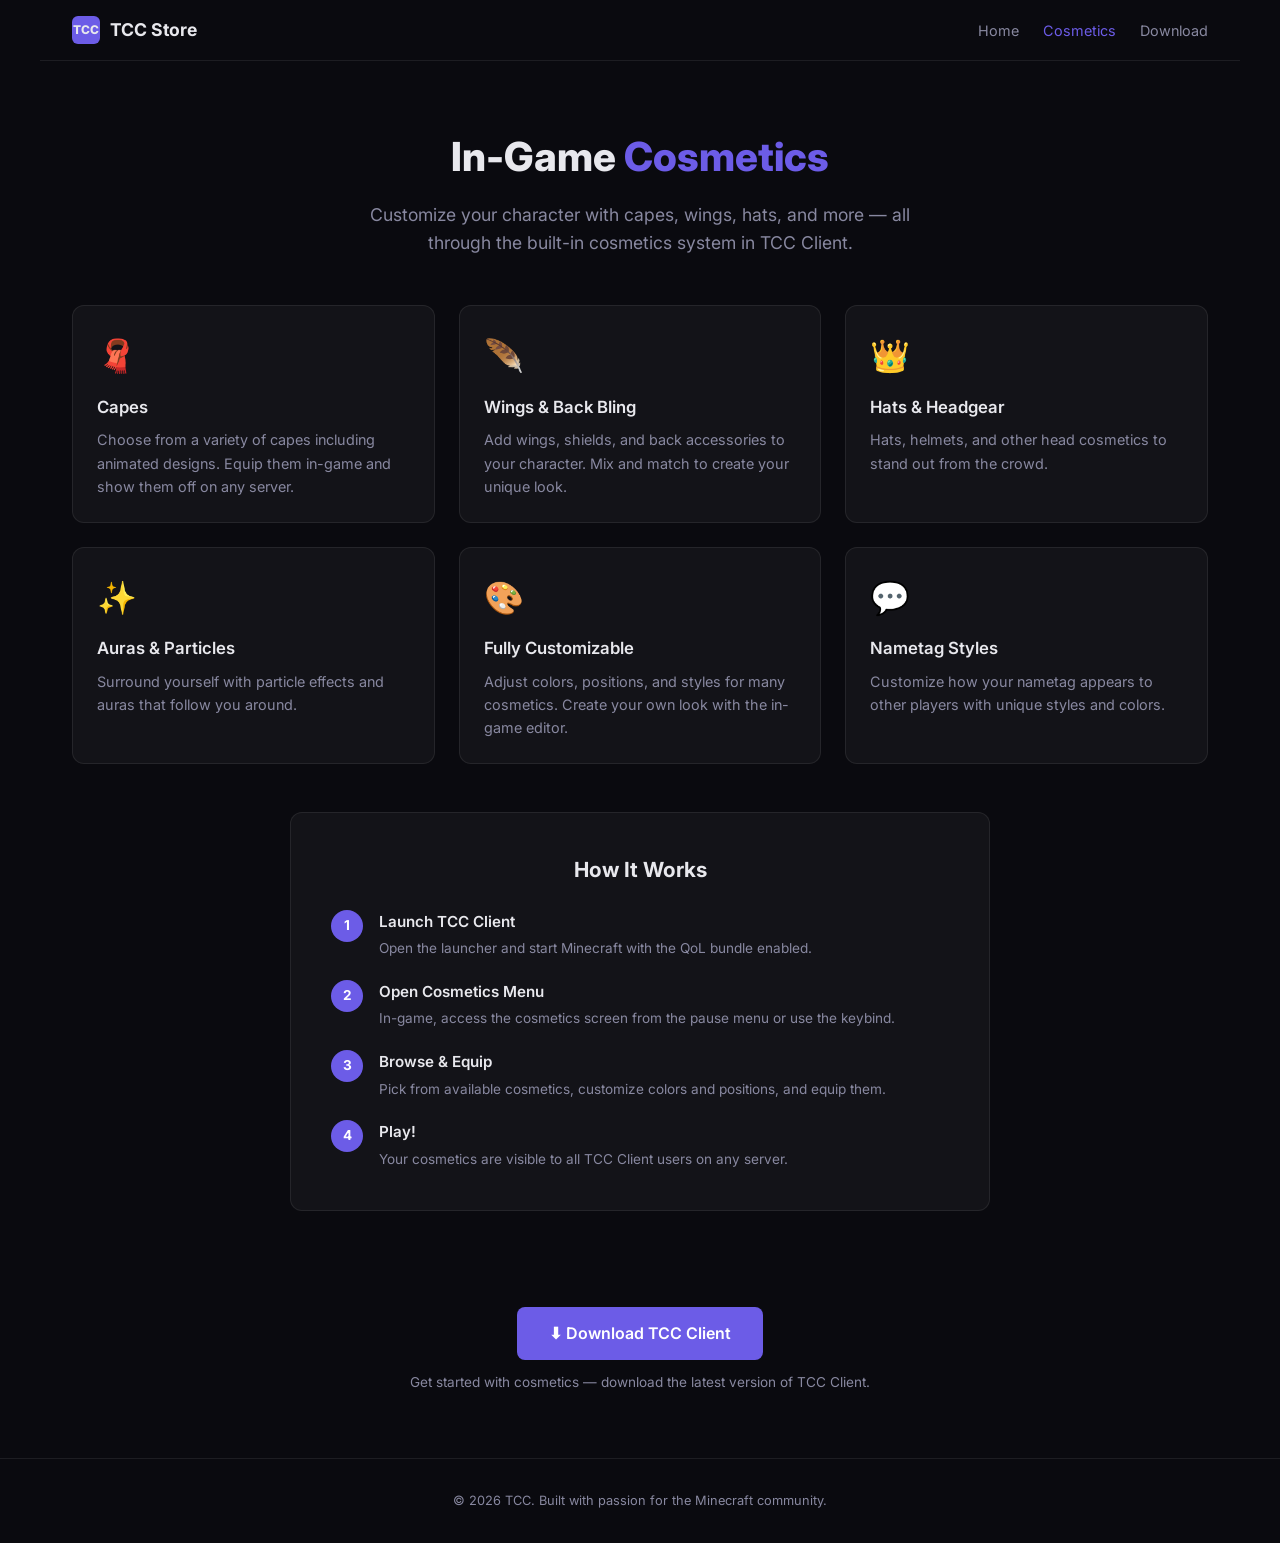
==== commit f5cc342e: "feat: restore polyfrost cosmetics with self-hosted proxy - Restored original mrpack bundles with pol" ====
--- a/backend/pages/store.html
+++ b/backend/pages/store.html
@@ -3,7 +3,7 @@
 <head>
   <meta charset="utf-8">
   <meta name="viewport" content="width=device-width, initial-scale=1">
-  <title>TCC Store — Free Cosmetics</title>
+  <title>TCC Store — Cosmetics</title>
   <link rel="icon" type="image/png" sizes="32x32" href="images/favicon-32x32.png">
   <link rel="preconnect" href="https://fonts.googleapis.com">
   <link rel="preconnect" href="https://fonts.gstatic.com" crossorigin>
@@ -28,176 +28,178 @@
       font-family: 'Inter', -apple-system, BlinkMacSystemFont, sans-serif;
       background: var(--bg);
       color: var(--text);
-      line-height: 1.5;
-      -webkit-font-smoothing: antialiased;
+      line-height: 1.6;
       min-height: 100vh;
     }
-    a { color: inherit; text-decoration: none; }
-    .header {
-      position: sticky; top: 0; z-index: 100;
-      background: rgba(10,10,15,0.85);
-      backdrop-filter: blur(20px);
-      border-bottom: 1px solid var(--border);
-    }
-    .header-inner {
-      max-width: var(--max-w); margin: 0 auto;
-      padding: 0 24px; height: 64px;
+
+    /* Nav */
+    .nav {
       display: flex; align-items: center; justify-content: space-between;
-    }
-    .logo { font-size: 20px; font-weight: 700; color: var(--accent); }
-    .nav-links { display: flex; gap: 24px; }
-    .nav-links a { color: var(--text-muted); font-size: 14px; font-weight: 500; transition: color .2s; }
-    .nav-links a:hover { color: var(--text); }
+      padding: 1rem 2rem; border-bottom: 1px solid var(--border);
+      max-width: var(--max-w); margin: 0 auto;
+    }
+    .nav-brand { display: flex; align-items: center; gap: 0.6rem; font-weight: 700; font-size: 1.1rem; }
+    .nav-brand .icon { width: 28px; height: 28px; background: var(--accent); border-radius: 6px; display: flex; align-items: center; justify-content: center; font-size: 0.75rem; font-weight: 800; }
+    .nav-links { display: flex; gap: 1.5rem; }
+    .nav-links a { color: var(--text-muted); text-decoration: none; font-size: 0.9rem; transition: color 0.2s; }
+    .nav-links a:hover, .nav-links a.active { color: var(--text); }
+    .nav-links a.active { color: var(--accent); }
+
+    /* Hero */
     .hero {
-      text-align: center; padding: 80px 24px 60px;
-      background: linear-gradient(180deg, rgba(108,92,231,0.08) 0%, transparent 100%);
-    }
-    .hero-badge {
-      display: inline-block; padding: 6px 16px; border-radius: 20px;
-      background: var(--green-bg); color: var(--green);
-      font-size: 13px; font-weight: 600; margin-bottom: 16px;
-    }
-    .hero h1 { font-size: 48px; font-weight: 800; margin-bottom: 16px; line-height: 1.1; }
-    .hero p { font-size: 18px; color: var(--text-muted); max-width: 600px; margin: 0 auto 32px; }
-    .hero-cta {
-      display: inline-flex; align-items: center; gap: 8px;
-      padding: 14px 28px; border-radius: var(--radius);
-      background: var(--accent); color: white;
-      font-size: 16px; font-weight: 600; transition: all .2s;
-    }
-    .hero-cta:hover { transform: translateY(-2px); box-shadow: 0 8px 24px var(--accent-glow); }
-    .container { max-width: var(--max-w); margin: 0 auto; padding: 0 24px; }
-    .section { padding: 60px 0; }
-    .section-title { font-size: 28px; font-weight: 700; margin-bottom: 8px; }
-    .section-sub { color: var(--text-muted); margin-bottom: 32px; }
-    .categories {
-      display: grid; grid-template-columns: repeat(auto-fit, minmax(260px, 1fr));
-      gap: 20px;
-    }
-    .category-card {
+      text-align: center; padding: 4rem 2rem 3rem;
+      max-width: var(--max-w); margin: 0 auto;
+    }
+    .hero h1 { font-size: 2.5rem; font-weight: 800; margin-bottom: 0.75rem; }
+    .hero h1 span { color: var(--accent); }
+    .hero p { color: var(--text-muted); font-size: 1.1rem; max-width: 600px; margin: 0 auto; }
+
+    /* Features */
+    .features {
+      display: grid; grid-template-columns: repeat(auto-fit, minmax(280px, 1fr));
+      gap: 1.5rem; padding: 0 2rem 3rem;
+      max-width: var(--max-w); margin: 0 auto;
+    }
+    .feature-card {
       background: var(--surface); border: 1px solid var(--border);
-      border-radius: var(--radius); padding: 24px;
-      transition: all .2s; cursor: default;
-    }
-    .category-card:hover {
-      background: var(--surface-hover);
-      border-color: var(--accent);
-      transform: translateY(-4px);
-    }
-    .category-icon { font-size: 40px; margin-bottom: 12px; }
-    .category-name { font-size: 18px; font-weight: 600; margin-bottom: 8px; }
-    .category-desc { color: var(--text-muted); font-size: 14px; }
-    .how-it-works {
+      border-radius: var(--radius); padding: 1.5rem;
+      transition: border-color 0.2s, transform 0.2s;
+    }
+    .feature-card:hover { border-color: var(--accent); transform: translateY(-2px); }
+    .feature-icon { font-size: 2rem; margin-bottom: 0.75rem; }
+    .feature-card h3 { font-size: 1.05rem; font-weight: 600; margin-bottom: 0.5rem; }
+    .feature-card p { color: var(--text-muted); font-size: 0.9rem; }
+
+    /* Steps */
+    .steps {
       background: var(--surface); border: 1px solid var(--border);
-      border-radius: var(--radius); padding: 40px;
-      margin: 40px 0;
-    }
-    .steps { display: grid; grid-template-columns: repeat(auto-fit, minmax(200px, 1fr)); gap: 24px; margin-top: 24px; }
-    .step { text-align: center; }
+      border-radius: var(--radius); padding: 2.5rem;
+      max-width: 700px; margin: 0 auto 3rem;
+    }
+    .steps h2 { font-size: 1.3rem; font-weight: 700; margin-bottom: 1.5rem; text-align: center; }
+    .step { display: flex; gap: 1rem; margin-bottom: 1.25rem; }
+    .step:last-child { margin-bottom: 0; }
     .step-num {
-      width: 40px; height: 40px; border-radius: 50%;
-      background: var(--accent); color: white;
-      display: inline-flex; align-items: center; justify-content: center;
-      font-size: 18px; font-weight: 700; margin-bottom: 12px;
-    }
-    .step-title { font-size: 16px; font-weight: 600; margin-bottom: 4px; }
-    .step-desc { color: var(--text-muted); font-size: 14px; }
+      width: 32px; height: 32px; border-radius: 50%;
+      background: var(--accent); color: #fff; font-weight: 700; font-size: 0.85rem;
+      display: flex; align-items: center; justify-content: center; flex-shrink: 0;
+    }
+    .step-text h4 { font-size: 0.95rem; font-weight: 600; margin-bottom: 0.25rem; }
+    .step-text p { color: var(--text-muted); font-size: 0.85rem; }
+
+    /* CTA */
+    .cta {
+      text-align: center; padding: 3rem 2rem 4rem;
+      max-width: var(--max-w); margin: 0 auto;
+    }
+    .cta-btn {
+      display: inline-flex; align-items: center; gap: 0.5rem;
+      background: var(--accent); color: #fff; border: none;
+      padding: 0.85rem 2rem; border-radius: 8px; font-size: 1rem;
+      font-weight: 600; text-decoration: none; cursor: pointer;
+      transition: opacity 0.2s;
+    }
+    .cta-btn:hover { opacity: 0.9; }
+    .cta-sub { color: var(--text-muted); font-size: 0.85rem; margin-top: 0.75rem; }
+
+    /* Footer */
     .footer {
-      text-align: center; padding: 40px 24px;
+      text-align: center; padding: 2rem;
       border-top: 1px solid var(--border);
-      color: var(--text-muted); font-size: 13px;
+      color: var(--text-muted); font-size: 0.8rem;
     }
   </style>
 </head>
 <body>
-  <header class="header">
-    <div class="header-inner">
-      <div class="logo">TCC Store</div>
-      <nav class="nav-links">
-        <a href="/">Home</a>
-        <a href="/store">Cosmetics</a>
-        <a href="https://github.com/pnbx/TCC-Launcher">GitHub</a>
-      </nav>
-    </div>
-  </header>
+  <nav class="nav">
+    <div class="nav-brand">
+      <div class="icon">TCC</div>
+      <span>TCC Store</span>
+    </div>
+    <div class="nav-links">
+      <a href="/">Home</a>
+      <a href="/store" class="active">Cosmetics</a>
+      <a href="/tcc/latest">Download</a>
+    </div>
+  </nav>
 
   <section class="hero">
-    <div class="hero-badge">✓ 100% Free</div>
-    <h1>All Cosmetics Are Free</h1>
-    <p>Every hat, wing, cloak, and shield in TCC Client is yours at no cost. Customize your character in-game with the MoreCosmetics mod.</p>
-    <a href="https://modrinth.com/mod/morecosmeticsmod" class="hero-cta">
-      Learn More →
-    </a>
-  </section>
-
-  <div class="container">
-    <section class="section">
-      <h2 class="section-title">Available Cosmetic Categories</h2>
-      <p class="section-sub">Powered by MoreCosmetics — over 1000 designs built in</p>
-      <div class="categories">
-        <div class="category-card">
-          <div class="category-icon">👑</div>
-          <div class="category-name">Hats</div>
-          <div class="category-desc">Crowns, helmets, hoods, and more. Choose from hundreds of styles and customize colors.</div>
-        </div>
-        <div class="category-card">
-          <div class="category-icon">🪽</div>
-          <div class="category-name">Wings</div>
-          <div class="category-desc">Angel wings, demon wings, butterfly wings. Fully positionable and colorable.</div>
-        </div>
-        <div class="category-card">
-          <div class="category-icon">🛡️</div>
-          <div class="category-name">Shields</div>
-          <div class="category-desc">Back shields with custom textures. Upload your own or pick from the library.</div>
-        </div>
-        <div class="category-card">
-          <div class="category-icon">🧣</div>
-          <div class="category-name">Cloaks</div>
-          <div class="category-desc">Flowing capes and cloaks. Upload custom textures visible to all MoreCosmetics users.</div>
-        </div>
-        <div class="category-card">
-          <div class="category-icon">✨</div>
-          <div class="category-name">Auras & Effects</div>
-          <div class="category-desc">Particle effects and auras around your character. Stand out on any server.</div>
-        </div>
-        <div class="category-card">
-          <div class="category-icon">🏷️</div>
-          <div class="category-name">Nametags</div>
-          <div class="category-desc">Custom nametag styles and fonts. Choose how your name appears to others.</div>
-        </div>
-      </div>
-    </section>
-
-    <div class="how-it-works">
-      <h2 class="section-title">How It Works</h2>
-      <div class="steps">
-        <div class="step">
-          <div class="step-num">1</div>
-          <div class="step-title">Launch TCC Client</div>
-          <div class="step-desc">Start the launcher and pick your version</div>
-        </div>
-        <div class="step">
-          <div class="step-num">2</div>
-          <div class="step-title">Press M</div>
-          <div class="step-desc">Open the MoreCosmetics editor in-game</div>
-        </div>
-        <div class="step">
-          <div class="step-num">3</div>
-          <div class="step-title">Customize</div>
-          <div class="step-desc">Pick cosmetics, change colors, adjust positions</div>
-        </div>
-        <div class="step">
-          <div class="step-num">4</div>
-          <div class="step-title">Play</div>
-          <div class="step-desc">Your cosmetics are visible to all MoreCosmetics users</div>
-        </div>
-      </div>
-    </div>
-  </div>
+    <h1>In-Game <span>Cosmetics</span></h1>
+    <p>Customize your character with capes, wings, hats, and more — all through the built-in cosmetics system in TCC Client.</p>
+  </section>
+
+  <section class="features">
+    <div class="feature-card">
+      <div class="feature-icon">🧣</div>
+      <h3>Capes</h3>
+      <p>Choose from a variety of capes including animated designs. Equip them in-game and show them off on any server.</p>
+    </div>
+    <div class="feature-card">
+      <div class="feature-icon">🪶</div>
+      <h3>Wings & Back Bling</h3>
+      <p>Add wings, shields, and back accessories to your character. Mix and match to create your unique look.</p>
+    </div>
+    <div class="feature-card">
+      <div class="feature-icon">👑</div>
+      <h3>Hats & Headgear</h3>
+      <p>Hats, helmets, and other head cosmetics to stand out from the crowd.</p>
+    </div>
+    <div class="feature-card">
+      <div class="feature-icon">✨</div>
+      <h3>Auras & Particles</h3>
+      <p>Surround yourself with particle effects and auras that follow you around.</p>
+    </div>
+    <div class="feature-card">
+      <div class="feature-icon">🎨</div>
+      <h3>Fully Customizable</h3>
+      <p>Adjust colors, positions, and styles for many cosmetics. Create your own look with the in-game editor.</p>
+    </div>
+    <div class="feature-card">
+      <div class="feature-icon">💬</div>
+      <h3>Nametag Styles</h3>
+      <p>Customize how your nametag appears to other players with unique styles and colors.</p>
+    </div>
+  </section>
+
+  <section class="steps">
+    <h2>How It Works</h2>
+    <div class="step">
+      <div class="step-num">1</div>
+      <div class="step-text">
+        <h4>Launch TCC Client</h4>
+        <p>Open the launcher and start Minecraft with the QoL bundle enabled.</p>
+      </div>
+    </div>
+    <div class="step">
+      <div class="step-num">2</div>
+      <div class="step-text">
+        <h4>Open Cosmetics Menu</h4>
+        <p>In-game, access the cosmetics screen from the pause menu or use the keybind.</p>
+      </div>
+    </div>
+    <div class="step">
+      <div class="step-num">3</div>
+      <div class="step-text">
+        <h4>Browse & Equip</h4>
+        <p>Pick from available cosmetics, customize colors and positions, and equip them.</p>
+      </div>
+    </div>
+    <div class="step">
+      <div class="step-num">4</div>
+      <div class="step-text">
+        <h4>Play!</h4>
+        <p>Your cosmetics are visible to all TCC Client users on any server.</p>
+      </div>
+    </div>
+  </section>
+
+  <section class="cta">
+    <a href="/tcc/latest" class="cta-btn">⬇ Download TCC Client</a>
+    <p class="cta-sub">Get started with cosmetics — download the latest version of TCC Client.</p>
+  </section>
 
   <footer class="footer">
-    <p>TCC Client — Free, open-source Minecraft launcher</p>
-    <p style="margin-top: 8px;">Cosmetics powered by <a href="https://modrinth.com/mod/morecosmeticsmod" style="color: var(--accent);">MoreCosmetics</a></p>
+    <p>© 2026 TCC. Built with passion for the Minecraft community.</p>
   </footer>
 </body>
 </html>
